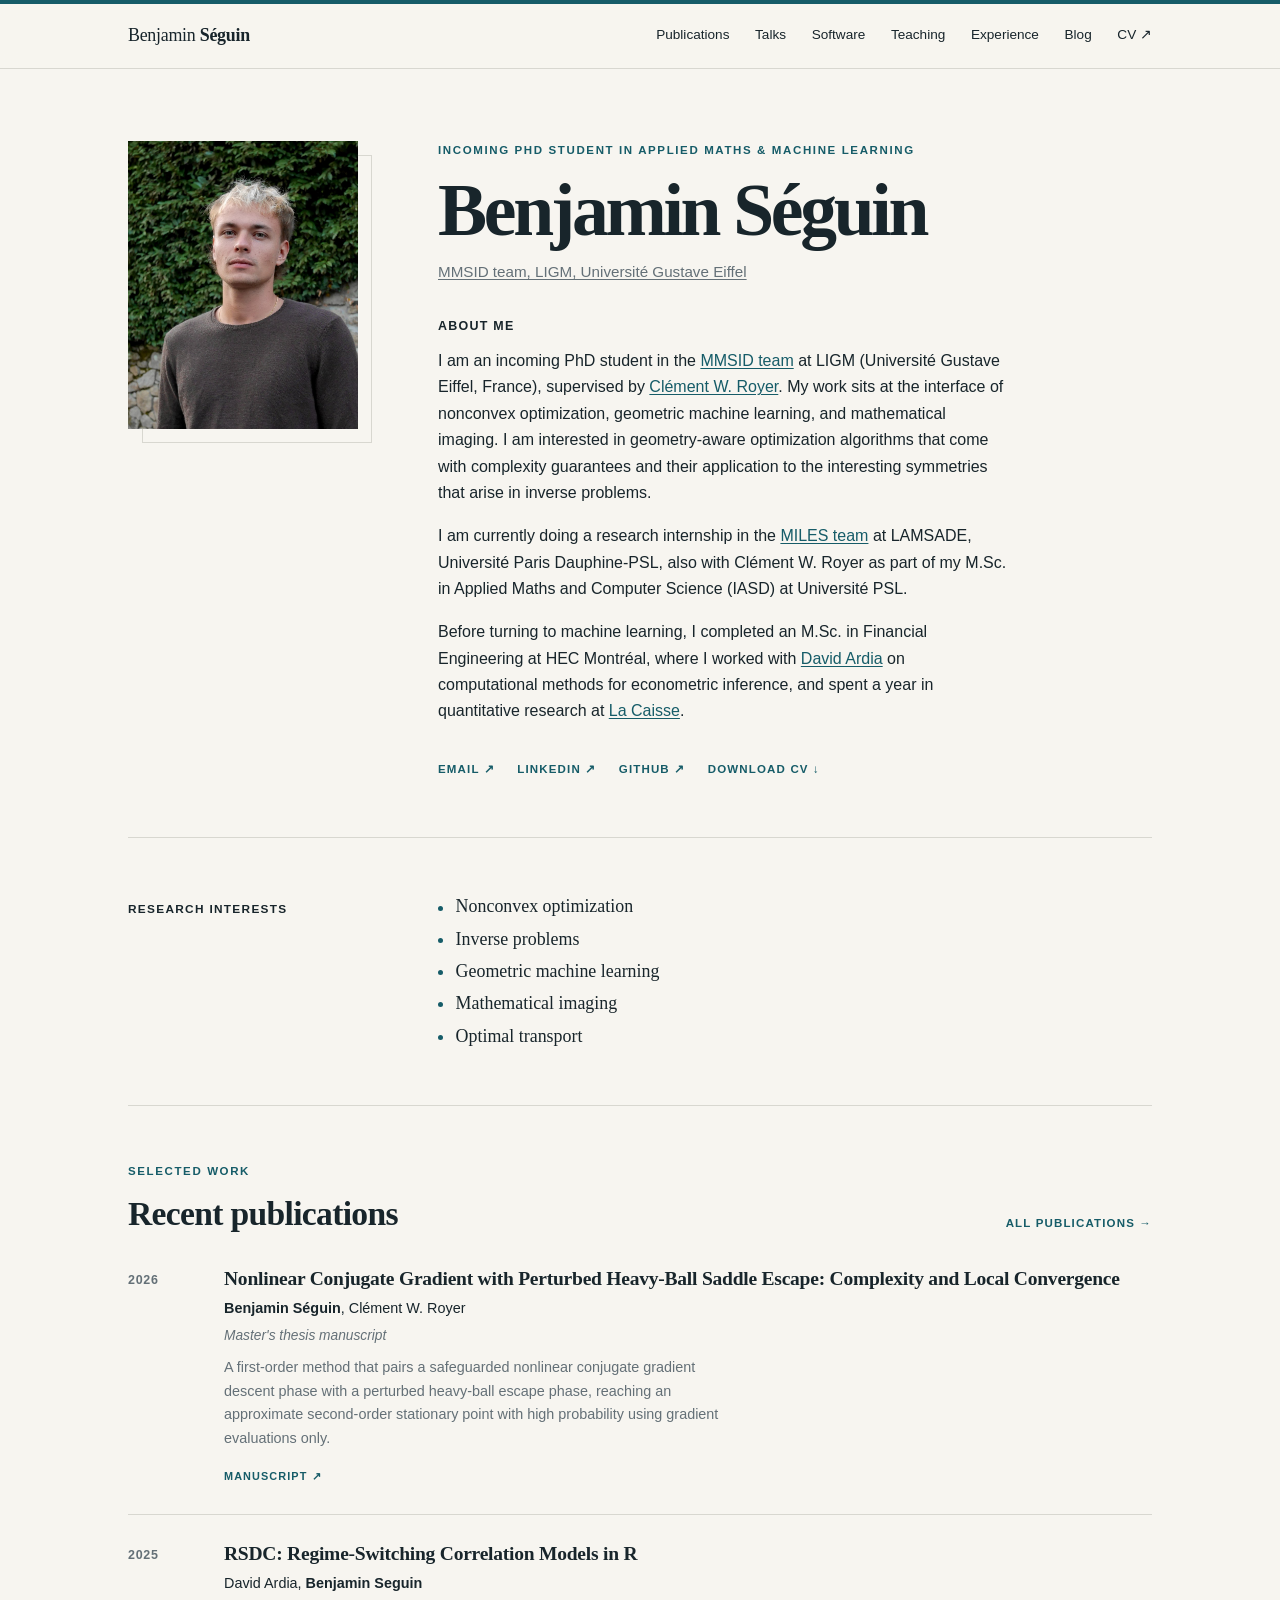
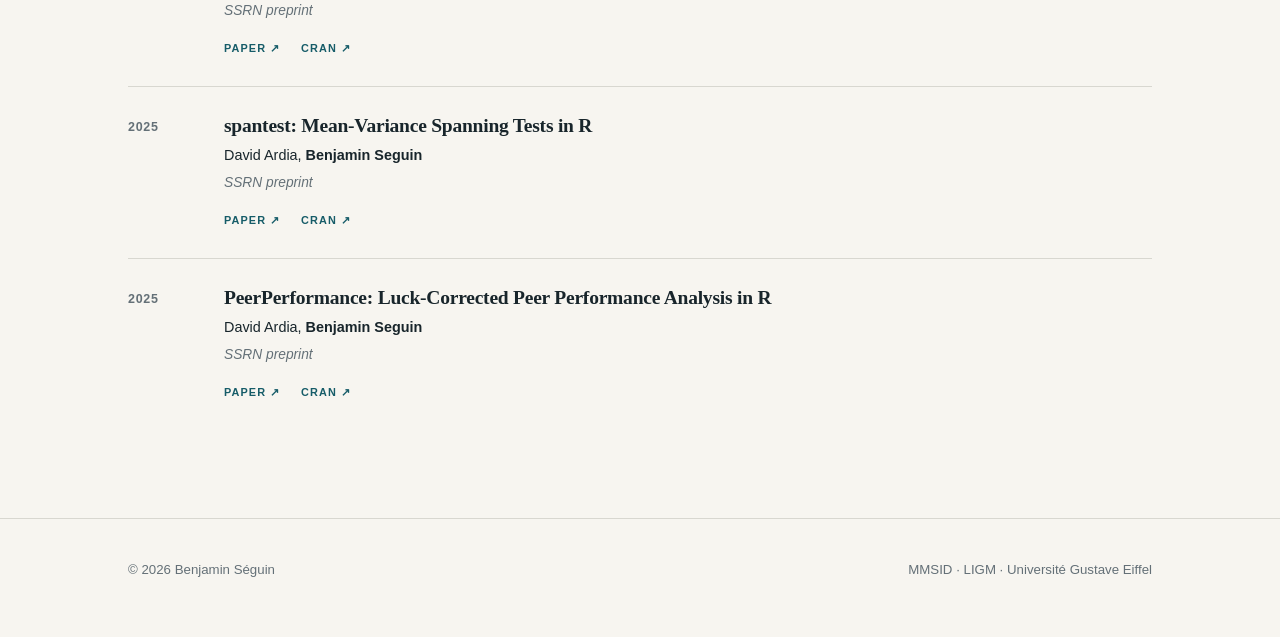
==== index.html @ c070b913 "Add Talks and Blog sections Talks lists the M.Sc. thesis defence (10 Sep 2026) with slides. Blog is " ====
<!DOCTYPE html>
<html lang="en">
<head>
<meta charset="utf-8">
<meta name="viewport" content="width=device-width, initial-scale=1">
<title>Benjamin Séguin</title>
<meta name="description" content="Benjamin Séguin — incoming PhD student in the MMSID team at LIGM, Université Gustave Eiffel. Nonconvex optimization, geometric machine learning, mathematical imaging.">
<link rel="canonical" href="https://benjaminseguin.github.io/">
<meta property="og:title" content="Benjamin Séguin">
<meta property="og:description" content="Incoming PhD student, MMSID team, LIGM, Université Gustave Eiffel. Nonconvex optimization, geometric machine learning, mathematical imaging.">
<meta property="og:type" content="website">
<meta property="og:url" content="https://benjaminseguin.github.io/">
<link rel="stylesheet" href="css/style.css?v=1e8ed576">
</head>
<body>
<a class="skip" href="#main">Skip to content</a>

<header class="site-header">
  <div class="shell header-inner">
    <a class="wordmark" href="./" aria-label="Benjamin Séguin, home"><span>Benjamin</span> Séguin</a>
    <nav class="site-nav" aria-label="Primary navigation">
      <a href="publications.html">Publications</a>
      <a href="talks.html">Talks</a>
      <a href="software.html">Software</a>
      <a href="teaching.html">Teaching</a>
      <a href="experience.html">Experience</a>
      <a href="blog.html">Blog</a>
      <a href="files/cv.pdf">CV <span aria-hidden="true">&#8599;</span></a>
    </nav>
  </div>
</header>

<main id="main">
<div class="shell">

  <!-- ============ hero ============ -->
  <section class="rail intro" aria-labelledby="intro-name">
    <div class="portrait-wrap">
      <img class="portrait" src="assets/benjamin-portrait.jpg" alt="Portrait of Benjamin Séguin" width="480" height="600">
    </div>
    <div>
      <p class="eyebrow">Incoming PhD student in applied maths &amp; machine learning</p>
      <h1 id="intro-name">Benjamin Séguin</h1>
      <p class="position"><a href="https://ligm.univ-eiffel.fr/equipe/mmsid/">MMSID team, LIGM, Université Gustave Eiffel</a></p>

      <div class="bio prose">
        <h2>About me</h2>
        <p>I am an incoming PhD student in the <a href="https://ligm.univ-eiffel.fr/equipe/mmsid/">MMSID team</a> at LIGM (Université Gustave Eiffel, France), supervised by <a href="https://www.lamsade.dauphine.fr/%7Ecroyer/">Clément W. Royer</a>. My work sits at the interface of nonconvex optimization, geometric machine learning, and mathematical imaging. I am interested in geometry-aware optimization algorithms that come with complexity guarantees and their application to the interesting symmetries that arise in inverse problems.</p>
        <p>I am currently doing a research internship in the <a href="https://www.lamsade.dauphine.fr/wp/miles/">MILES team</a> at LAMSADE, Université Paris Dauphine-PSL, also with Clément W. Royer as part of my M.Sc. in Applied Maths and Computer Science (IASD) at Université PSL.</p>
        <p>Before turning to machine learning, I completed an M.Sc. in Financial Engineering at HEC Montréal, where I worked with <a href="https://davidardia.com/">David Ardia</a> on computational methods for econometric inference, and spent a year in quantitative research at <a href="https://www.lacaisse.com/fr">La Caisse</a>.</p>
      </div>

      <ul class="profile-links" aria-label="Profile links">
        <li><a href="mailto:benjamin.seguin@dauphine.eu">Email <span aria-hidden="true">&#8599;</span></a></li>
        <li><a href="https://www.linkedin.com/in/benjamin-séguin/">LinkedIn <span aria-hidden="true">&#8599;</span></a></li>
        <li><a href="https://github.com/BenjaminSeguin">GitHub <span aria-hidden="true">&#8599;</span></a></li>
        <li><a href="files/cv.pdf">Download CV <span aria-hidden="true">&#8595;</span></a></li>
        <!-- Add once the profiles exist:
        <li><a href="https://scholar.google.com/citations?user=XXXX">Google Scholar <span aria-hidden="true">&#8599;</span></a></li>
        -->
      </ul>
    </div>
  </section>

  <!-- ============ research interests ============ -->
  <section class="rail" aria-labelledby="interests-title">
    <h2 class="rail-title" id="interests-title">Research interests</h2>
    <ul class="interests">
      <li>Nonconvex optimization</li>
      <li>Inverse problems</li>
      <li>Geometric machine learning</li>
      <li>Mathematical imaging</li>
      <li>Optimal transport</li>
    </ul>
  </section>

  <!-- ============ selected work ============ -->
  <section class="rail" aria-labelledby="pubs-title" style="display:block">
    <div class="section-heading">
      <div>
        <p class="eyebrow">Selected work</p>
        <h2 class="section-title" id="pubs-title">Recent publications</h2>
      </div>
      <a class="all-link" href="publications.html">All publications <span aria-hidden="true">&#8594;</span></a>
    </div>

    <ul class="item-list">
      <li class="item">
        <div class="item-year">2026</div>
        <div>
          <h3 class="item-title">Nonlinear Conjugate Gradient with Perturbed Heavy-Ball Saddle Escape: Complexity and Local Convergence</h3>
          <p class="authors"><span class="me">Benjamin Séguin</span>, Clément W. Royer</p>
          <p class="venue">Master's thesis manuscript</p>
          <p class="note">A first-order method that pairs a safeguarded nonlinear conjugate gradient descent phase with a perturbed heavy-ball escape phase, reaching an approximate second-order stationary point with high probability using gradient evaluations only.</p>
          <ul class="resource-links">
            <li><a href="files/Thesis_Benjamin_Seguin.pdf">Manuscript <span aria-hidden="true">&#8599;</span></a></li>
          </ul>
        </div>
      </li>

      <li class="item">
        <div class="item-year">2025</div>
        <div>
          <h3 class="item-title"><a href="https://papers.ssrn.com/sol3/papers.cfm?abstract_id=5422094">RSDC: Regime-Switching Correlation Models in R</a></h3>
          <p class="authors">David Ardia, <span class="me">Benjamin Seguin</span></p>
          <p class="venue">SSRN preprint</p>
          <ul class="resource-links">
            <li><a href="https://papers.ssrn.com/sol3/papers.cfm?abstract_id=5422094">Paper <span aria-hidden="true">&#8599;</span></a></li>
            <li><a href="https://cran.r-project.org/package=RSDC">CRAN <span aria-hidden="true">&#8599;</span></a></li>
          </ul>
        </div>
      </li>

      <li class="item">
        <div class="item-year">2025</div>
        <div>
          <h3 class="item-title"><a href="https://doi.org/10.2139/ssrn.5422034">spantest: Mean-Variance Spanning Tests in R</a></h3>
          <p class="authors">David Ardia, <span class="me">Benjamin Seguin</span></p>
          <p class="venue">SSRN preprint</p>
          <ul class="resource-links">
            <li><a href="https://doi.org/10.2139/ssrn.5422034">Paper <span aria-hidden="true">&#8599;</span></a></li>
            <li><a href="https://cran.r-project.org/package=spantest">CRAN <span aria-hidden="true">&#8599;</span></a></li>
          </ul>
        </div>
      </li>

      <li class="item">
        <div class="item-year">2025</div>
        <div>
          <h3 class="item-title"><a href="https://papers.ssrn.com/sol3/papers.cfm?abstract_id=5418256">PeerPerformance: Luck-Corrected Peer Performance Analysis in R</a></h3>
          <p class="authors">David Ardia, <span class="me">Benjamin Seguin</span></p>
          <p class="venue">SSRN preprint</p>
          <ul class="resource-links">
            <li><a href="https://papers.ssrn.com/sol3/papers.cfm?abstract_id=5418256">Paper <span aria-hidden="true">&#8599;</span></a></li>
            <li><a href="https://cran.r-project.org/package=PeerPerformance">CRAN <span aria-hidden="true">&#8599;</span></a></li>
          </ul>
        </div>
      </li>
    </ul>
  </section>

</div>
</main>

<footer class="site-footer">
  <div class="shell footer-inner">
    <span>&copy; 2026 Benjamin Séguin</span>
    <span>MMSID &middot; LIGM &middot; Université Gustave Eiffel</span>
  </div>
</footer>
</body>
</html>
---- css/style.css ----
/* ==========================================================================
   Benjamin Séguin — academic site
   Design language: warm paper, deep-teal accent, Palatino display + sans text.
   No build step, no dependencies. Edit tokens below to restyle globally.
   ========================================================================== */

:root{
  --paper:#f7f5f0;
  --surface:#fffefa;
  --ink:#18252b;
  --muted:#647077;
  --line:#d8d7d0;
  --accent:#165c68;
  --accent-dark:#0d414a;

  --serif:"Iowan Old Style","Palatino Linotype",Palatino,"Book Antiqua",Georgia,serif;
  --sans:Inter,ui-sans-serif,-apple-system,BlinkMacSystemFont,"Segoe UI",sans-serif;

  --shell:1080px;
  --rail:230px;        /* left label / portrait column */
  --rail-gap:5rem;     /* gap between rail and content */
}

/* ---------- reset ---------- */
*,*::before,*::after{box-sizing:border-box}
html{-webkit-text-size-adjust:100%}
body{
  margin:0;
  background:var(--paper);
  color:var(--ink);
  font-family:var(--sans);
  font-size:1rem;
  line-height:1.65;
  -webkit-font-smoothing:antialiased;
  text-rendering:optimizeLegibility;
}
img{max-width:100%;height:auto;display:block}
ul{margin:0;padding:0}
h1,h2,h3,h4,p{margin:0}
a{color:var(--accent);text-decoration:underline;text-decoration-thickness:1px;text-underline-offset:2px}
a:hover{color:var(--accent-dark)}

.shell{width:100%;max-width:var(--shell);margin:0 auto;padding:0 1.75rem}

/* ---------- skip link ---------- */
.skip{position:absolute;left:-9999px;top:0;background:var(--surface);padding:.6rem 1rem;z-index:99}
.skip:focus{left:1rem;top:1rem}

/* ---------- header ---------- */
.site-header{
  background:color-mix(in srgb, var(--paper) 94%, transparent);
  border-top:4px solid var(--accent);
  border-bottom:1px solid var(--line);
  position:sticky;top:0;z-index:20;
  backdrop-filter:saturate(140%) blur(8px);
}
.header-inner{
  display:flex;align-items:center;justify-content:space-between;
  gap:1.5rem;min-height:64px;flex-wrap:wrap;
}
.wordmark{
  font-family:var(--serif);font-size:1.12rem;font-weight:650;
  letter-spacing:-.015em;color:var(--ink);text-decoration:none;
}
.wordmark span{font-weight:400}
.wordmark:hover{color:var(--accent)}
.site-nav{display:flex;gap:1.6rem;flex-wrap:wrap;align-items:center}
.site-nav a{
  font-size:.85rem;font-weight:500;color:var(--ink);
  text-decoration:none;padding:.25rem 0;
  border-bottom:1px solid transparent;
}
.site-nav a:hover,.site-nav a[aria-current=page]{color:var(--accent);border-bottom-color:var(--accent)}

/* ---------- shared type ---------- */
.eyebrow{
  font-size:.72rem;font-weight:600;text-transform:uppercase;
  letter-spacing:.14em;color:var(--accent);margin:0 0 .9rem;
}
.rail-title{                        /* the small uppercase label in the left rail */
  font-family:var(--sans);font-size:.74rem;font-weight:700;
  text-transform:uppercase;letter-spacing:.11em;color:var(--ink);
  margin:.35rem 0 0;
}
.section-title{
  font-family:var(--serif);font-size:clamp(1.65rem,3vw,2.1rem);
  font-weight:650;letter-spacing:-.02em;line-height:1.15;
}
.prose h2{
  font-family:var(--sans);font-size:.78rem;font-weight:700;
  text-transform:uppercase;letter-spacing:.1em;color:var(--ink);
  margin:0 0 .7rem;
}
.prose p{margin:0 0 1.05rem;max-width:64ch}
.prose p:last-child{margin-bottom:0}

/* ---------- rail layout (label left, content right) ---------- */
.rail{
  display:grid;grid-template-columns:var(--rail) minmax(0,1fr);
  gap:var(--rail-gap);
  padding:3.5rem 0;
  border-bottom:1px solid var(--line);
}
.rail:last-of-type{border-bottom:0}

/* ---------- hero ---------- */
.intro{padding-top:4.5rem;align-items:start}
.portrait-wrap{position:relative}
.portrait-wrap::after{
  content:"";position:absolute;inset:14px -14px -14px 14px;
  border:1px solid var(--line);z-index:0;
}
.portrait{position:relative;z-index:1;width:100%;background:var(--surface)}
h1{
  font-family:var(--serif);
  font-size:clamp(2.5rem,7vw,4.6rem);
  font-weight:650;letter-spacing:-.045em;line-height:1;
  margin:0 0 .7rem;
}
.position{color:var(--muted);font-size:.95rem;margin:0 0 2rem}
.position a{color:var(--muted)}
.position a:hover{color:var(--accent)}
.bio{margin-bottom:1.9rem}

.profile-links{display:flex;flex-wrap:wrap;gap:.55rem 1.4rem;list-style:none}
.profile-links a{
  font-size:.72rem;font-weight:600;text-transform:uppercase;
  letter-spacing:.1em;text-decoration:none;color:var(--accent);
  border-bottom:1px solid transparent;
}
.profile-links a:hover{border-bottom-color:var(--accent)}

/* ---------- research interests strip ---------- */
.interests{display:flex;flex-direction:column;gap:.45rem;list-style:none}
.interests li{
  font-family:var(--serif);font-size:1.12rem;line-height:1.4;
  padding-left:1.1rem;position:relative;
}
.interests li::before{
  content:"";position:absolute;left:0;top:.62em;
  width:5px;height:5px;background:var(--accent);border-radius:50%;
}

/* ---------- section heading with "all →" link ---------- */
.section-heading{
  display:flex;align-items:flex-end;justify-content:space-between;
  gap:2rem;flex-wrap:wrap;margin-bottom:2rem;
}
.all-link{
  font-size:.72rem;font-weight:600;text-transform:uppercase;
  letter-spacing:.1em;text-decoration:none;white-space:nowrap;
  border-bottom:1px solid transparent;
}
.all-link:hover{border-bottom-color:var(--accent)}

/* ---------- item lists (publications / software) ---------- */
.item-list{list-style:none}
.item{
  display:grid;grid-template-columns:72px minmax(0,1fr);gap:1.5rem;
  padding:1.6rem 0;border-top:1px solid var(--line);
}
.item:first-child{border-top:0;padding-top:0}
.item-year{
  font-family:var(--sans);font-size:.78rem;font-weight:600;
  letter-spacing:.06em;color:var(--muted);padding-top:.25rem;
}
.item-title{
  font-family:var(--serif);font-size:1.22rem;font-weight:650;
  line-height:1.3;letter-spacing:-.012em;margin:0 0 .4rem;
}
.item-title a{color:var(--ink);text-decoration:none}
.item-title a:hover{color:var(--accent)}
.authors{font-size:.9rem;color:var(--ink);margin:0 0 .25rem}
.authors .me{font-weight:600}
.venue{font-size:.86rem;color:var(--muted);font-style:italic;margin:0 0 .25rem}
.note{font-size:.9rem;color:var(--muted);margin:.5rem 0 0;max-width:62ch}

.resource-links{display:flex;flex-wrap:wrap;gap:.4rem 1.3rem;margin-top:.7rem;list-style:none}
.resource-links a,.resource-links button{
  font-size:.68rem;font-weight:600;text-transform:uppercase;
  letter-spacing:.1em;text-decoration:none;color:var(--accent);
  background:none;border:0;border-bottom:1px solid transparent;
  padding:0;cursor:pointer;font-family:var(--sans);
}
.resource-links a:hover,.resource-links button:hover{border-bottom-color:var(--accent)}

/* bibtex disclosure */
.bibtex{margin-top:.8rem}
.bibtex pre{
  background:var(--surface);border:1px solid var(--line);
  padding:1rem;overflow-x:auto;font-size:.78rem;line-height:1.55;margin:0;
  font-family:ui-monospace,SFMono-Regular,Menlo,Consolas,monospace;
}

/* ---------- year grouping on full list pages ---------- */
.year-group{border-top:1px solid var(--line);padding-top:2.5rem;margin-top:2.5rem}
.year-group:first-of-type{border-top:0;padding-top:0;margin-top:0}
.year-label{
  font-family:var(--sans);font-size:.74rem;font-weight:700;
  text-transform:uppercase;letter-spacing:.11em;color:var(--muted);
  margin:0 0 1.4rem;
}

/* ---------- page header (subpages) ---------- */
.page-head{padding:4rem 0 2.5rem;border-bottom:1px solid var(--line)}
.page-head h1{font-size:clamp(2.1rem,5vw,3.2rem);margin-bottom:.6rem}
.page-head .lede{color:var(--muted);font-size:1.05rem;max-width:62ch;margin:0}

/* ---------- long-form research prose ---------- */
.longform{padding:3rem 0}
/* Scoped to DIRECT children so they never override the item-list styles
   (.item-title, .year-label, .note) used on the publications/software pages. */
.longform > h2{
  font-family:var(--serif);font-size:1.5rem;font-weight:650;
  letter-spacing:-.015em;margin:2.8rem 0 .9rem;text-transform:none;
}
.longform > h2:first-child{margin-top:0}
.longform > h3{
  font-family:var(--sans);font-size:.78rem;font-weight:700;
  text-transform:uppercase;letter-spacing:.1em;margin:2rem 0 .6rem;
}
.longform > p{margin:0 0 1.15rem;max-width:68ch}
.longform > ul{margin:0 0 1.15rem 1.1rem;max-width:68ch}
.longform > ul > li{margin-bottom:.4rem}
.pullquote{
  border-left:2px solid var(--accent);padding:.2rem 0 .2rem 1.3rem;
  margin:1.8rem 0;font-family:var(--serif);font-size:1.12rem;
  color:var(--ink);max-width:60ch;
}

/* ---------- footer ---------- */
.site-footer{
  border-top:1px solid var(--line);margin-top:2rem;
  padding:2.5rem 0 3.5rem;font-size:.83rem;color:var(--muted);
}
.footer-inner{display:flex;justify-content:space-between;gap:1.5rem;flex-wrap:wrap}
.site-footer a{color:var(--muted)}
.site-footer a:hover{color:var(--accent)}

/* ---------- responsive ---------- */
@media (max-width:860px){
  .rail{grid-template-columns:1fr;gap:1.25rem;padding:2.5rem 0}
  .intro{padding-top:2.5rem}
  .portrait-wrap{max-width:200px}
  .portrait-wrap::after{inset:10px -10px -10px 10px}
  .rail-title{margin-bottom:.25rem}
  .item{grid-template-columns:1fr;gap:.4rem}
  .item-year{padding-top:0}
}
@media (max-width:520px){
  .header-inner{min-height:0;padding:.8rem 0}
  .site-nav{gap:1.1rem}
}

/* ---------- focus visibility ---------- */
:focus-visible{outline:2px solid var(--accent);outline-offset:3px}

/* ---------- optional dark mode (delete this block for light-only) ---------- */
@media (prefers-color-scheme:dark){
  :root{
    --paper:#131a1d;
    --surface:#1a2327;
    --ink:#e8e6df;
    --muted:#98a4aa;
    --line:#2c383d;
    --accent:#6fb6c1;
    --accent-dark:#96d0d9;
  }
}

/* ---------- math (KaTeX) ---------- */
/* Long display equations must scroll inside their own box, never widen the page. */
.katex-display{
  overflow-x:auto;
  overflow-y:hidden;
  padding:.55rem 0;
  margin:1.4rem 0;
}
.katex{font-size:1.02em}
.longform p:has(> .katex-display){margin-bottom:1.15rem}

/* ---------- CV timeline (experience / teaching) ---------- */
.timeline{list-style:none}
.timeline .item{grid-template-columns:100px minmax(0,1fr)}
.item-org{font-size:.9rem;color:var(--muted);margin:0 0 .35rem}
.item-org strong{color:var(--ink);font-weight:600}
.cv-download{
  margin:3rem 0 0;padding-top:2rem;border-top:1px solid var(--line);
}
.cv-download a{
  font-size:.72rem;font-weight:600;text-transform:uppercase;letter-spacing:.1em;
  text-decoration:none;border-bottom:1px solid transparent;
}
.cv-download a:hover{border-bottom-color:var(--accent)}
.empty-note{
  font-size:.92rem;color:var(--muted);max-width:60ch;
  border-left:2px solid var(--line);padding-left:1.1rem;
}
@media (max-width:860px){
  .timeline .item{grid-template-columns:1fr}
}

/* ---------- course table (teaching) ---------- */
.table-wrap{overflow-x:auto;-webkit-overflow-scrolling:touch;margin:0 0 1rem}
.course-table{
  width:100%;min-width:660px;border-collapse:collapse;font-size:.92rem;
}
.course-table th{
  font-size:.68rem;font-weight:700;text-transform:uppercase;letter-spacing:.11em;
  color:var(--muted);text-align:left;white-space:nowrap;
  padding:0 1.5rem .8rem 0;
  border-bottom:2px solid var(--ink);      /* strong rule under the header */
}
.course-table td{
  padding:1.3rem 1.5rem;
  padding-left:0;
  border-bottom:1px solid var(--line);vertical-align:top;
}
.course-table th:last-child,.course-table td:last-child{padding-right:0}
.course-table tbody tr:last-child td{border-bottom:0}
.course-table tbody tr:hover td{background:color-mix(in srgb,var(--accent) 5%,transparent)}
.course-table .c-course{
  font-family:var(--serif);font-size:1.08rem;font-weight:650;letter-spacing:-.01em;
  color:var(--ink);
}
.course-table .c-muted{color:var(--muted)}
.course-table .c-year{white-space:nowrap;color:var(--muted);font-variant-numeric:tabular-nums}
.visually-hidden{
  position:absolute;width:1px;height:1px;margin:-1px;padding:0;
  overflow:hidden;clip:rect(0 0 0 0);white-space:nowrap;border:0;
}

/* With seven nav items the header wraps to ~3 lines on a phone. A sticky
   header that tall eats a quarter of the viewport, so let it scroll away. */
@media (max-width:640px){
  .site-header{position:static}
  .site-nav{gap:.6rem 1rem}
  .site-nav a{font-size:.8rem}
}
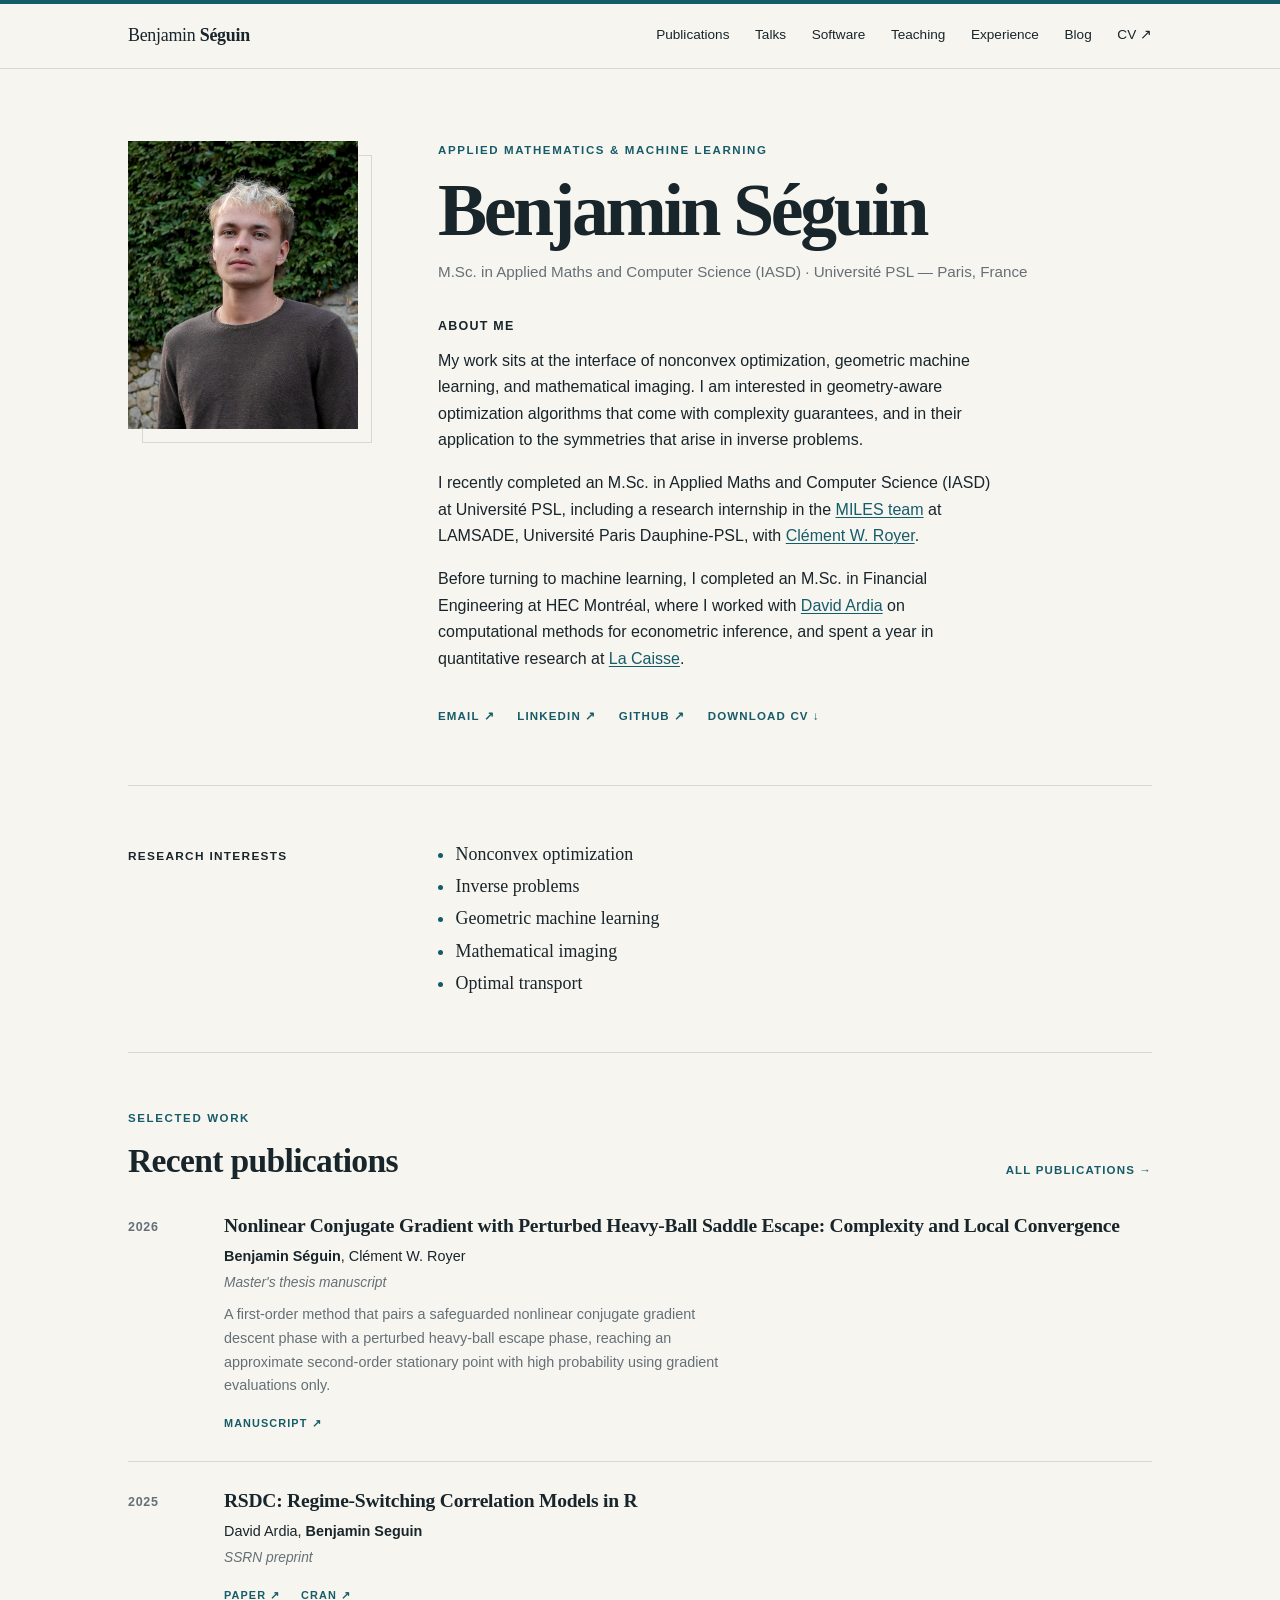
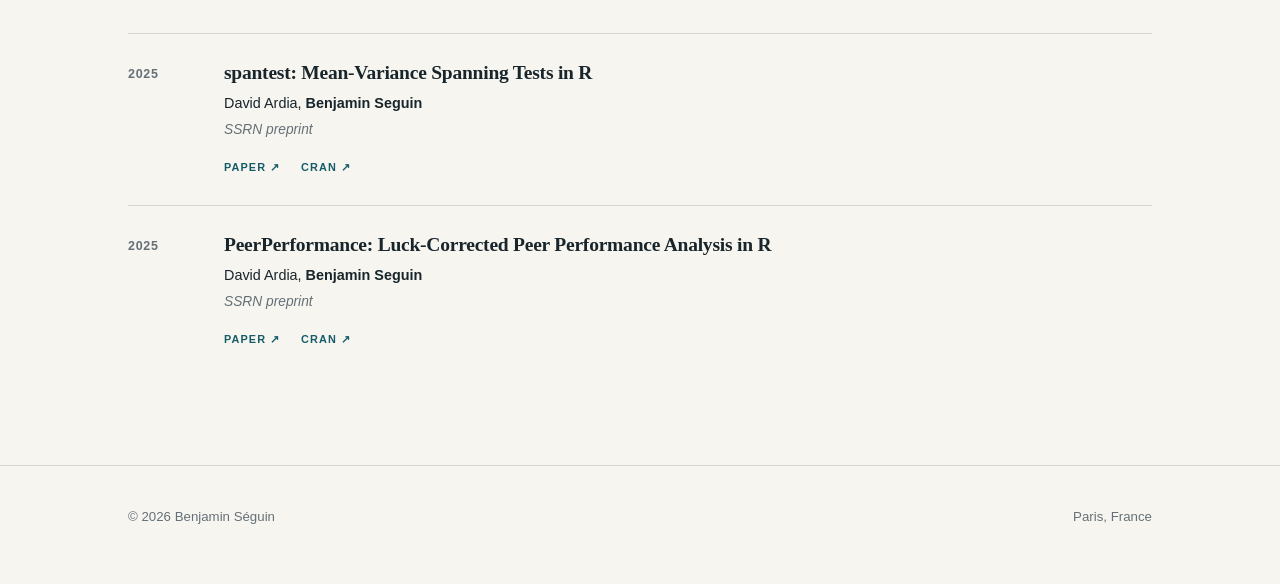
==== commit 39f26ca0: "Remove the LIGM / MMSID affiliation The PhD at Université Gustave Eiffel is no longer certain, so dr" ====
--- a/index.html
+++ b/index.html
@@ -4,10 +4,10 @@
 <meta charset="utf-8">
 <meta name="viewport" content="width=device-width, initial-scale=1">
 <title>Benjamin Séguin</title>
-<meta name="description" content="Benjamin Séguin — incoming PhD student in the MMSID team at LIGM, Université Gustave Eiffel. Nonconvex optimization, geometric machine learning, mathematical imaging.">
+<meta name="description" content="Benjamin Séguin — applied mathematics and machine learning. Nonconvex optimization, geometric machine learning, mathematical imaging.">
 <link rel="canonical" href="https://benjaminseguin.github.io/">
 <meta property="og:title" content="Benjamin Séguin">
-<meta property="og:description" content="Incoming PhD student, MMSID team, LIGM, Université Gustave Eiffel. Nonconvex optimization, geometric machine learning, mathematical imaging.">
+<meta property="og:description" content="Applied mathematics and machine learning. Nonconvex optimization, geometric machine learning, mathematical imaging.">
 <meta property="og:type" content="website">
 <meta property="og:url" content="https://benjaminseguin.github.io/">
 <link rel="stylesheet" href="css/style.css?v=1e8ed576">
@@ -39,19 +39,19 @@
       <img class="portrait" src="assets/benjamin-portrait.jpg" alt="Portrait of Benjamin Séguin" width="480" height="600">
     </div>
     <div>
-      <p class="eyebrow">Incoming PhD student in applied maths &amp; machine learning</p>
+      <p class="eyebrow">Applied mathematics &amp; machine learning</p>
       <h1 id="intro-name">Benjamin Séguin</h1>
-      <p class="position"><a href="https://ligm.univ-eiffel.fr/equipe/mmsid/">MMSID team, LIGM, Université Gustave Eiffel</a></p>
+      <p class="position">M.Sc. in Applied Maths and Computer Science (IASD) · Université PSL — Paris, France</p>
 
       <div class="bio prose">
         <h2>About me</h2>
-        <p>I am an incoming PhD student in the <a href="https://ligm.univ-eiffel.fr/equipe/mmsid/">MMSID team</a> at LIGM (Université Gustave Eiffel, France), supervised by <a href="https://www.lamsade.dauphine.fr/%7Ecroyer/">Clément W. Royer</a>. My work sits at the interface of nonconvex optimization, geometric machine learning, and mathematical imaging. I am interested in geometry-aware optimization algorithms that come with complexity guarantees and their application to the interesting symmetries that arise in inverse problems.</p>
-        <p>I am currently doing a research internship in the <a href="https://www.lamsade.dauphine.fr/wp/miles/">MILES team</a> at LAMSADE, Université Paris Dauphine-PSL, also with Clément W. Royer as part of my M.Sc. in Applied Maths and Computer Science (IASD) at Université PSL.</p>
+        <p>My work sits at the interface of nonconvex optimization, geometric machine learning, and mathematical imaging. I am interested in geometry-aware optimization algorithms that come with complexity guarantees, and in their application to the symmetries that arise in inverse problems.</p>
+        <p>I recently completed an M.Sc. in Applied Maths and Computer Science (IASD) at Université PSL, including a research internship in the <a href="https://www.lamsade.dauphine.fr/wp/miles/">MILES team</a> at LAMSADE, Université Paris Dauphine-PSL, with <a href="https://www.lamsade.dauphine.fr/%7Ecroyer/">Clément W. Royer</a>.</p>
         <p>Before turning to machine learning, I completed an M.Sc. in Financial Engineering at HEC Montréal, where I worked with <a href="https://davidardia.com/">David Ardia</a> on computational methods for econometric inference, and spent a year in quantitative research at <a href="https://www.lacaisse.com/fr">La Caisse</a>.</p>
       </div>
 
       <ul class="profile-links" aria-label="Profile links">
-        <li><a href="mailto:benjamin.seguin@dauphine.eu">Email <span aria-hidden="true">&#8599;</span></a></li>
+        <li><a href="mailto:benjamin.seguin@outlook.fr">Email <span aria-hidden="true">&#8599;</span></a></li>
         <li><a href="https://www.linkedin.com/in/benjamin-séguin/">LinkedIn <span aria-hidden="true">&#8599;</span></a></li>
         <li><a href="https://github.com/BenjaminSeguin">GitHub <span aria-hidden="true">&#8599;</span></a></li>
         <li><a href="files/cv.pdf">Download CV <span aria-hidden="true">&#8595;</span></a></li>
@@ -145,7 +145,7 @@
 <footer class="site-footer">
   <div class="shell footer-inner">
     <span>&copy; 2026 Benjamin Séguin</span>
-    <span>MMSID &middot; LIGM &middot; Université Gustave Eiffel</span>
+    <span>Paris, France</span>
   </div>
 </footer>
 </body>
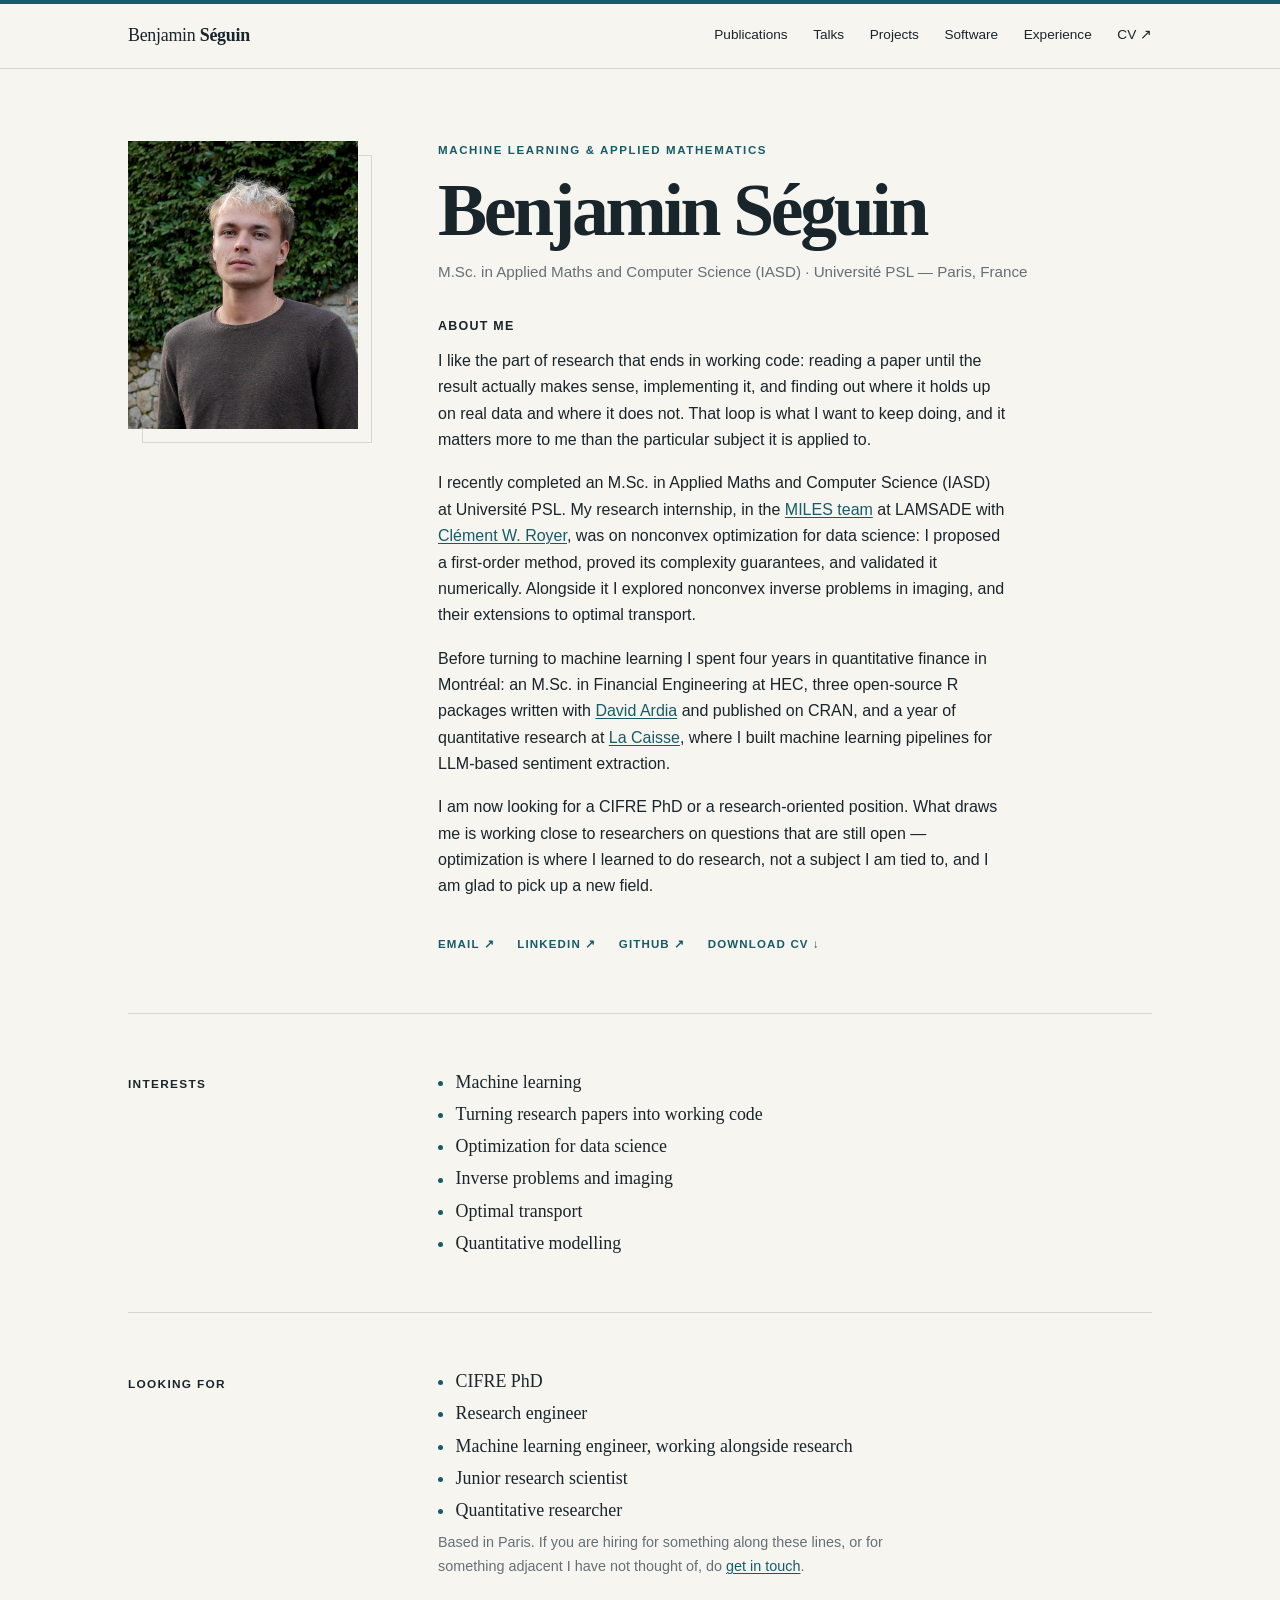
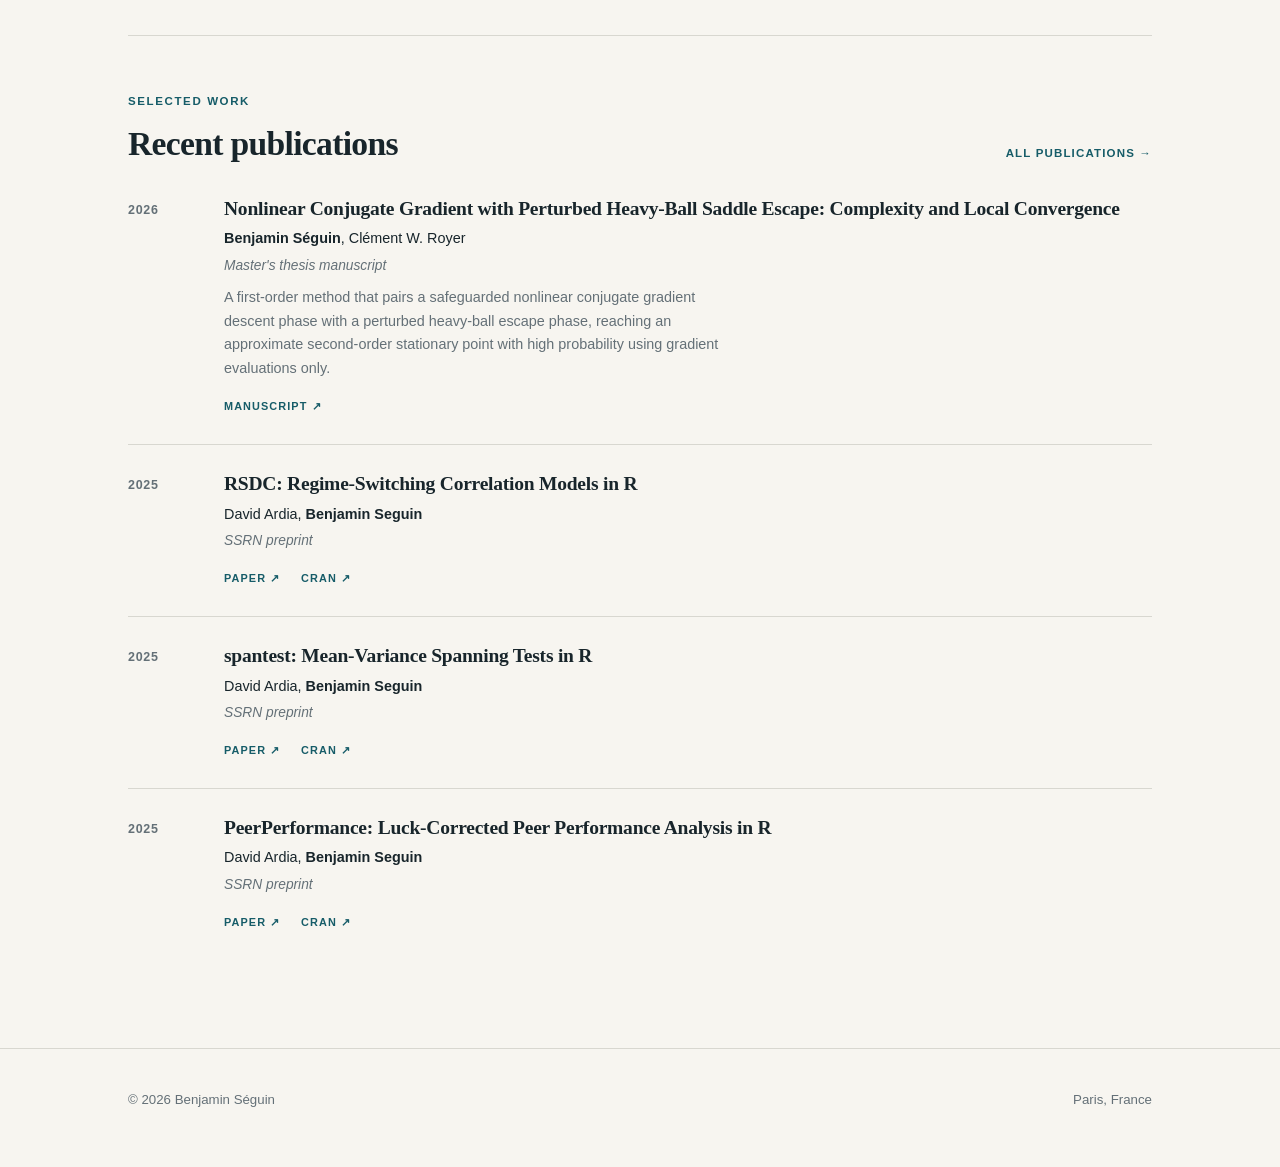
==== commit 819dbfcb: "Reposition the site for the job search The site read as an academic optimization page. Reframe it ar" ====
--- a/index.html
+++ b/index.html
@@ -4,13 +4,13 @@
 <meta charset="utf-8">
 <meta name="viewport" content="width=device-width, initial-scale=1">
 <title>Benjamin Séguin</title>
-<meta name="description" content="Benjamin Séguin — applied mathematics and machine learning. Nonconvex optimization, geometric machine learning, mathematical imaging.">
+<meta name="description" content="Benjamin Séguin — machine learning and applied mathematics. Looking for a CIFRE PhD or a research-oriented role in Paris.">
 <link rel="canonical" href="https://benjaminseguin.github.io/">
 <meta property="og:title" content="Benjamin Séguin">
-<meta property="og:description" content="Applied mathematics and machine learning. Nonconvex optimization, geometric machine learning, mathematical imaging.">
+<meta property="og:description" content="Machine learning and applied mathematics. Looking for a CIFRE PhD or a research-oriented role in Paris.">
 <meta property="og:type" content="website">
 <meta property="og:url" content="https://benjaminseguin.github.io/">
-<link rel="stylesheet" href="css/style.css?v=1e8ed576">
+<link rel="stylesheet" href="css/style.css?v=a9fe0a21">
 </head>
 <body>
 <a class="skip" href="#main">Skip to content</a>
@@ -21,10 +21,9 @@
     <nav class="site-nav" aria-label="Primary navigation">
       <a href="publications.html">Publications</a>
       <a href="talks.html">Talks</a>
+      <a href="projects.html">Projects</a>
       <a href="software.html">Software</a>
-      <a href="teaching.html">Teaching</a>
       <a href="experience.html">Experience</a>
-      <a href="blog.html">Blog</a>
       <a href="files/cv.pdf">CV <span aria-hidden="true">&#8599;</span></a>
     </nav>
   </div>
@@ -39,15 +38,16 @@
       <img class="portrait" src="assets/benjamin-portrait.jpg" alt="Portrait of Benjamin Séguin" width="480" height="600">
     </div>
     <div>
-      <p class="eyebrow">Applied mathematics &amp; machine learning</p>
+      <p class="eyebrow">Machine learning &amp; applied mathematics</p>
       <h1 id="intro-name">Benjamin Séguin</h1>
       <p class="position">M.Sc. in Applied Maths and Computer Science (IASD) · Université PSL — Paris, France</p>
 
       <div class="bio prose">
         <h2>About me</h2>
-        <p>My work sits at the interface of nonconvex optimization, geometric machine learning, and mathematical imaging. I am interested in geometry-aware optimization algorithms that come with complexity guarantees, and in their application to the symmetries that arise in inverse problems.</p>
-        <p>I recently completed an M.Sc. in Applied Maths and Computer Science (IASD) at Université PSL, including a research internship in the <a href="https://www.lamsade.dauphine.fr/wp/miles/">MILES team</a> at LAMSADE, Université Paris Dauphine-PSL, with <a href="https://www.lamsade.dauphine.fr/%7Ecroyer/">Clément W. Royer</a>.</p>
-        <p>Before turning to machine learning, I completed an M.Sc. in Financial Engineering at HEC Montréal, where I worked with <a href="https://davidardia.com/">David Ardia</a> on computational methods for econometric inference, and spent a year in quantitative research at <a href="https://www.lacaisse.com/fr">La Caisse</a>.</p>
+        <p>I like the part of research that ends in working code: reading a paper until the result actually makes sense, implementing it, and finding out where it holds up on real data and where it does not. That loop is what I want to keep doing, and it matters more to me than the particular subject it is applied to.</p>
+        <p>I recently completed an M.Sc. in Applied Maths and Computer Science (IASD) at Université PSL. My research internship, in the <a href="https://www.lamsade.dauphine.fr/wp/miles/">MILES team</a> at LAMSADE with <a href="https://www.lamsade.dauphine.fr/%7Ecroyer/">Clément W. Royer</a>, was on nonconvex optimization for data science: I proposed a first-order method, proved its complexity guarantees, and validated it numerically. Alongside it I explored nonconvex inverse problems in imaging, and their extensions to optimal transport.</p>
+        <p>Before turning to machine learning I spent four years in quantitative finance in Montréal: an M.Sc. in Financial Engineering at HEC, three open-source R packages written with <a href="https://davidardia.com/">David Ardia</a> and published on CRAN, and a year of quantitative research at <a href="https://www.lacaisse.com/fr">La Caisse</a>, where I built machine learning pipelines for LLM-based sentiment extraction.</p>
+        <p>I am now looking for a CIFRE PhD or a research-oriented position. What draws me is working close to researchers on questions that are still open — optimization is where I learned to do research, not a subject I am tied to, and I am glad to pick up a new field.</p>
       </div>
 
       <ul class="profile-links" aria-label="Profile links">
@@ -62,16 +62,32 @@
     </div>
   </section>
 
-  <!-- ============ research interests ============ -->
+  <!-- ============ interests ============ -->
   <section class="rail" aria-labelledby="interests-title">
-    <h2 class="rail-title" id="interests-title">Research interests</h2>
+    <h2 class="rail-title" id="interests-title">Interests</h2>
     <ul class="interests">
-      <li>Nonconvex optimization</li>
-      <li>Inverse problems</li>
-      <li>Geometric machine learning</li>
-      <li>Mathematical imaging</li>
+      <li>Machine learning</li>
+      <li>Turning research papers into working code</li>
+      <li>Optimization for data science</li>
+      <li>Inverse problems and imaging</li>
       <li>Optimal transport</li>
+      <li>Quantitative modelling</li>
     </ul>
+  </section>
+
+  <!-- ============ looking for ============ -->
+  <section class="rail" aria-labelledby="looking-title">
+    <h2 class="rail-title" id="looking-title">Looking for</h2>
+    <div>
+      <ul class="interests">
+        <li>CIFRE PhD</li>
+        <li>Research engineer</li>
+        <li>Machine learning engineer, working alongside research</li>
+        <li>Junior research scientist</li>
+        <li>Quantitative researcher</li>
+      </ul>
+      <p class="note">Based in Paris. If you are hiring for something along these lines, or for something adjacent I have not thought of, do <a href="mailto:benjamin.seguin@outlook.fr">get in touch</a>.</p>
+    </div>
   </section>
 
   <!-- ============ selected work ============ -->
--- a/css/style.css
+++ b/css/style.css
@@ -337,3 +337,11 @@
   .site-nav{gap:.6rem 1rem}
   .site-nav a{font-size:.8rem}
 }
+
+/* ---------- project tags ---------- */
+.tags{display:flex;flex-wrap:wrap;gap:.4rem .5rem;list-style:none;margin:.8rem 0 0}
+.tags li{
+  font-size:.66rem;font-weight:600;letter-spacing:.07em;text-transform:uppercase;
+  color:var(--muted);border:1px solid var(--line);
+  padding:.22rem .55rem;white-space:nowrap;
+}
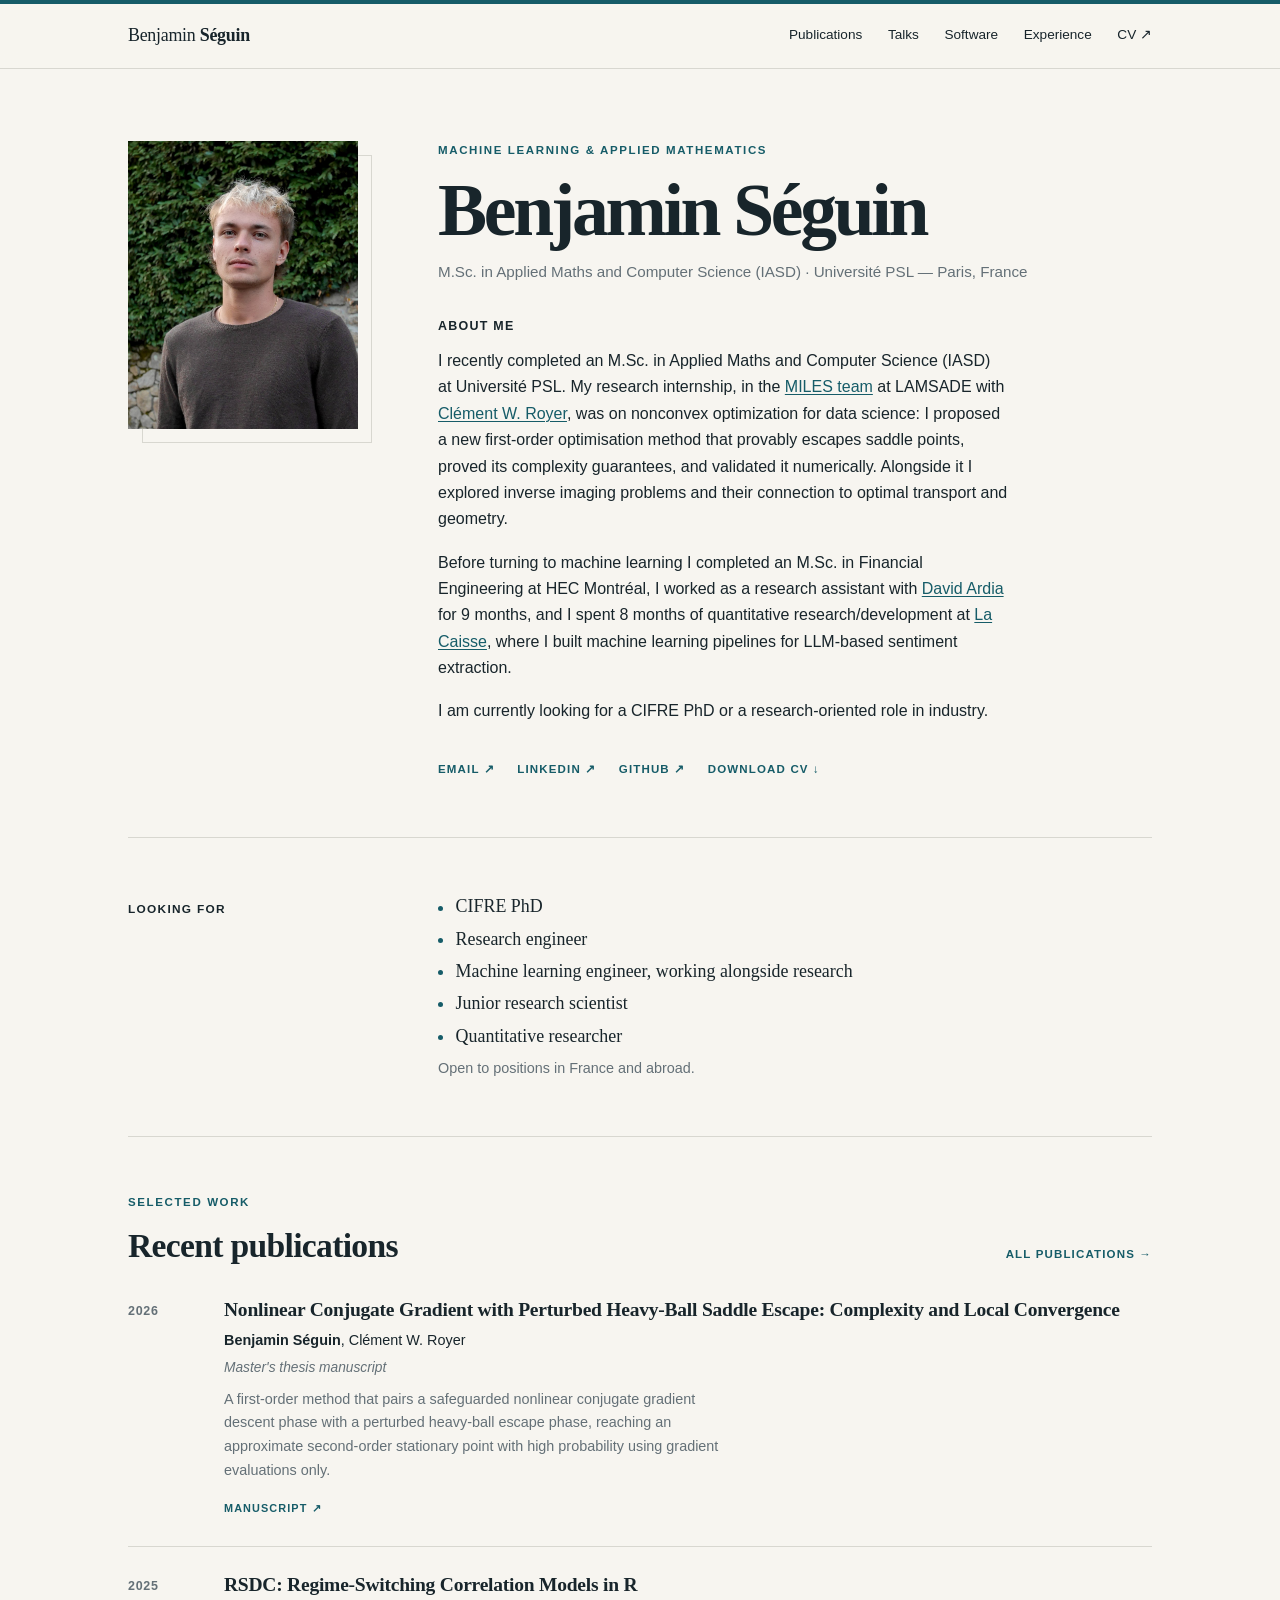
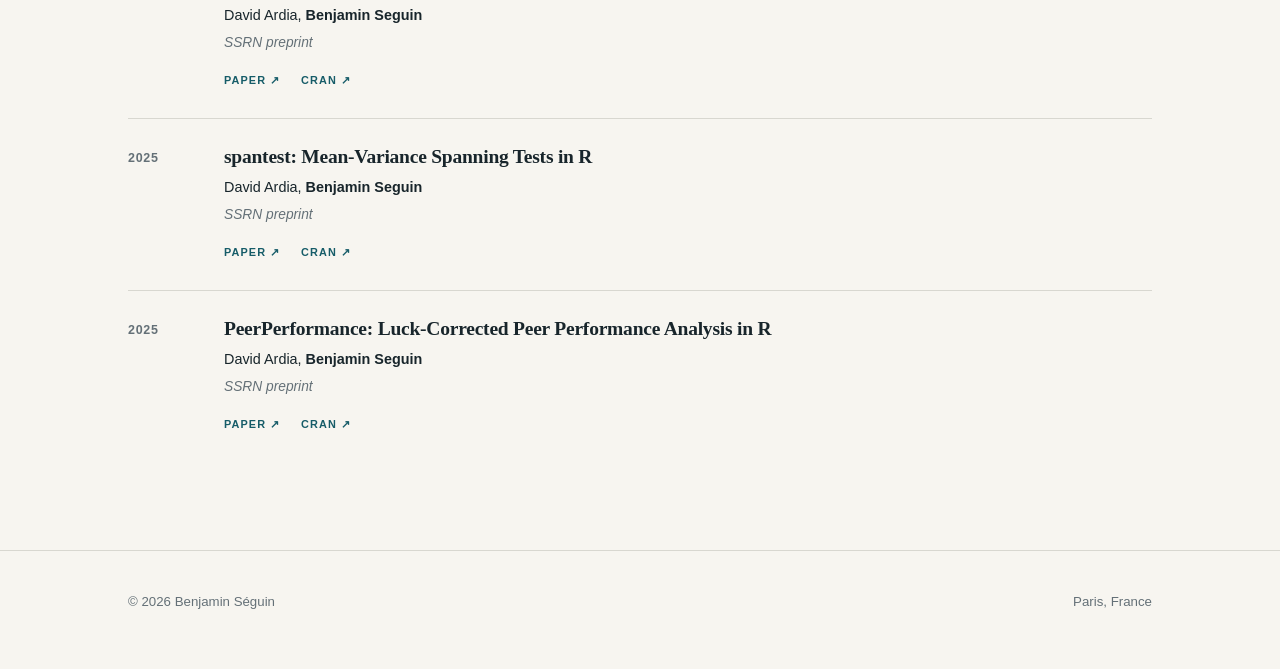
==== commit d6f1e392: "Rewrite bio, drop Interests and Projects Co-Authored-By: Claude Opus 5.5 <noreply@anthropic.com>" ====
--- a/index.html
+++ b/index.html
@@ -4,10 +4,10 @@
 <meta charset="utf-8">
 <meta name="viewport" content="width=device-width, initial-scale=1">
 <title>Benjamin Séguin</title>
-<meta name="description" content="Benjamin Séguin — machine learning and applied mathematics. Looking for a CIFRE PhD or a research-oriented role in Paris.">
+<meta name="description" content="Benjamin Séguin — machine learning and applied mathematics. Looking for a CIFRE PhD or a research-oriented role.">
 <link rel="canonical" href="https://benjaminseguin.github.io/">
 <meta property="og:title" content="Benjamin Séguin">
-<meta property="og:description" content="Machine learning and applied mathematics. Looking for a CIFRE PhD or a research-oriented role in Paris.">
+<meta property="og:description" content="Machine learning and applied mathematics. Looking for a CIFRE PhD or a research-oriented role.">
 <meta property="og:type" content="website">
 <meta property="og:url" content="https://benjaminseguin.github.io/">
 <link rel="stylesheet" href="css/style.css?v=a9fe0a21">
@@ -21,7 +21,6 @@
     <nav class="site-nav" aria-label="Primary navigation">
       <a href="publications.html">Publications</a>
       <a href="talks.html">Talks</a>
-      <a href="projects.html">Projects</a>
       <a href="software.html">Software</a>
       <a href="experience.html">Experience</a>
       <a href="files/cv.pdf">CV <span aria-hidden="true">&#8599;</span></a>
@@ -44,10 +43,9 @@
 
       <div class="bio prose">
         <h2>About me</h2>
-        <p>I like the part of research that ends in working code: reading a paper until the result actually makes sense, implementing it, and finding out where it holds up on real data and where it does not. That loop is what I want to keep doing, and it matters more to me than the particular subject it is applied to.</p>
-        <p>I recently completed an M.Sc. in Applied Maths and Computer Science (IASD) at Université PSL. My research internship, in the <a href="https://www.lamsade.dauphine.fr/wp/miles/">MILES team</a> at LAMSADE with <a href="https://www.lamsade.dauphine.fr/%7Ecroyer/">Clément W. Royer</a>, was on nonconvex optimization for data science: I proposed a first-order method, proved its complexity guarantees, and validated it numerically. Alongside it I explored nonconvex inverse problems in imaging, and their extensions to optimal transport.</p>
-        <p>Before turning to machine learning I spent four years in quantitative finance in Montréal: an M.Sc. in Financial Engineering at HEC, three open-source R packages written with <a href="https://davidardia.com/">David Ardia</a> and published on CRAN, and a year of quantitative research at <a href="https://www.lacaisse.com/fr">La Caisse</a>, where I built machine learning pipelines for LLM-based sentiment extraction.</p>
-        <p>I am now looking for a CIFRE PhD or a research-oriented position. What draws me is working close to researchers on questions that are still open — optimization is where I learned to do research, not a subject I am tied to, and I am glad to pick up a new field.</p>
+        <p>I recently completed an M.Sc. in Applied Maths and Computer Science (IASD) at Université PSL. My research internship, in the <a href="https://www.lamsade.dauphine.fr/wp/miles/">MILES team</a> at LAMSADE with <a href="https://www.lamsade.dauphine.fr/%7Ecroyer/">Clément W. Royer</a>, was on nonconvex optimization for data science: I proposed a new first-order optimisation method that provably escapes saddle points, proved its complexity guarantees, and validated it numerically. Alongside it I explored inverse imaging problems and their connection to optimal transport and geometry.</p>
+        <p>Before turning to machine learning I completed an M.Sc. in Financial Engineering at HEC Montréal, I worked as a research assistant with <a href="https://davidardia.com/">David Ardia</a> for 9 months, and I spent 8 months of quantitative research/development at <a href="https://www.lacaisse.com/fr">La Caisse</a>, where I built machine learning pipelines for LLM-based sentiment extraction.</p>
+        <p>I am currently looking for a CIFRE PhD or a research-oriented role in industry.</p>
       </div>
 
       <ul class="profile-links" aria-label="Profile links">
@@ -62,19 +60,6 @@
     </div>
   </section>
 
-  <!-- ============ interests ============ -->
-  <section class="rail" aria-labelledby="interests-title">
-    <h2 class="rail-title" id="interests-title">Interests</h2>
-    <ul class="interests">
-      <li>Machine learning</li>
-      <li>Turning research papers into working code</li>
-      <li>Optimization for data science</li>
-      <li>Inverse problems and imaging</li>
-      <li>Optimal transport</li>
-      <li>Quantitative modelling</li>
-    </ul>
-  </section>
-
   <!-- ============ looking for ============ -->
   <section class="rail" aria-labelledby="looking-title">
     <h2 class="rail-title" id="looking-title">Looking for</h2>
@@ -86,7 +71,7 @@
         <li>Junior research scientist</li>
         <li>Quantitative researcher</li>
       </ul>
-      <p class="note">Based in Paris. If you are hiring for something along these lines, or for something adjacent I have not thought of, do <a href="mailto:benjamin.seguin@outlook.fr">get in touch</a>.</p>
+      <p class="note">Open to positions in France and abroad.</p>
     </div>
   </section>
 
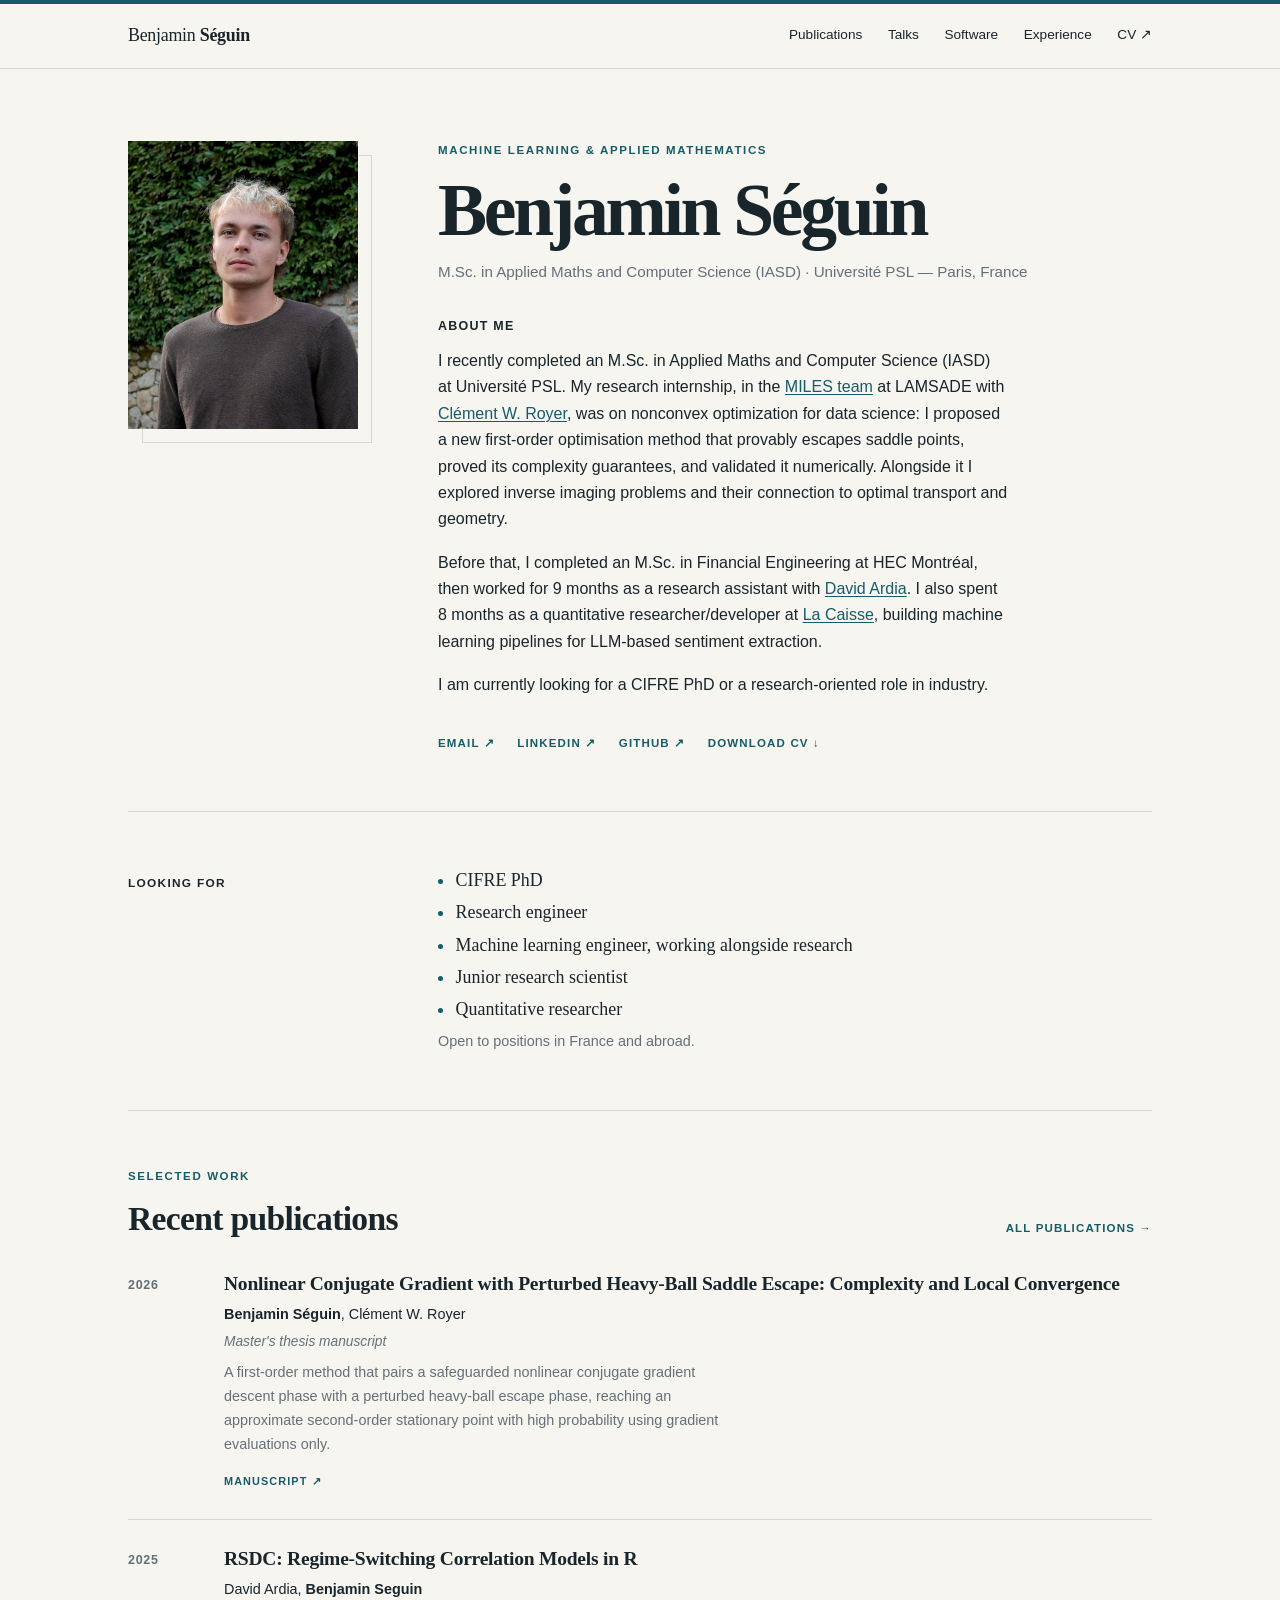
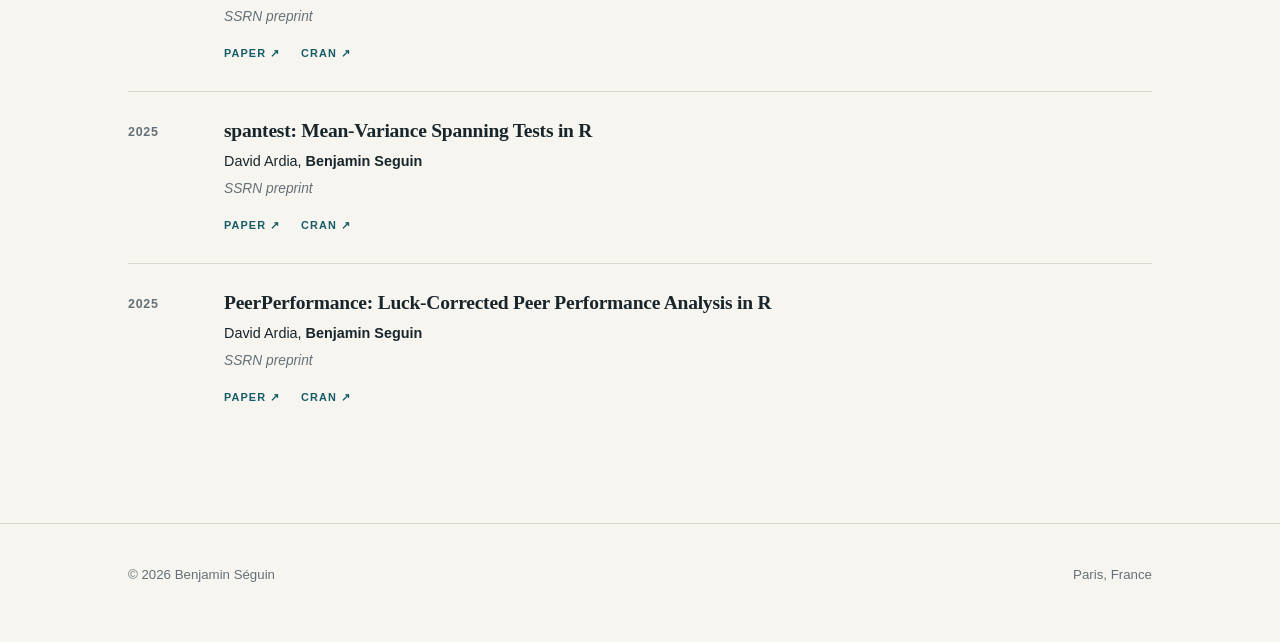
==== commit 7af04a66: "Smooth the HEC paragraph Co-Authored-By: Claude Opus 5.5 <noreply@anthropic.com>" ====
--- a/index.html
+++ b/index.html
@@ -44,7 +44,7 @@
       <div class="bio prose">
         <h2>About me</h2>
         <p>I recently completed an M.Sc. in Applied Maths and Computer Science (IASD) at Université PSL. My research internship, in the <a href="https://www.lamsade.dauphine.fr/wp/miles/">MILES team</a> at LAMSADE with <a href="https://www.lamsade.dauphine.fr/%7Ecroyer/">Clément W. Royer</a>, was on nonconvex optimization for data science: I proposed a new first-order optimisation method that provably escapes saddle points, proved its complexity guarantees, and validated it numerically. Alongside it I explored inverse imaging problems and their connection to optimal transport and geometry.</p>
-        <p>Before turning to machine learning I completed an M.Sc. in Financial Engineering at HEC Montréal, I worked as a research assistant with <a href="https://davidardia.com/">David Ardia</a> for 9 months, and I spent 8 months of quantitative research/development at <a href="https://www.lacaisse.com/fr">La Caisse</a>, where I built machine learning pipelines for LLM-based sentiment extraction.</p>
+        <p>Before that, I completed an M.Sc. in Financial Engineering at HEC Montréal, then worked for 9 months as a research assistant with <a href="https://davidardia.com/">David Ardia</a>. I also spent 8 months as a quantitative researcher/developer at <a href="https://www.lacaisse.com/fr">La Caisse</a>, building machine learning pipelines for LLM-based sentiment extraction.</p>
         <p>I am currently looking for a CIFRE PhD or a research-oriented role in industry.</p>
       </div>
 
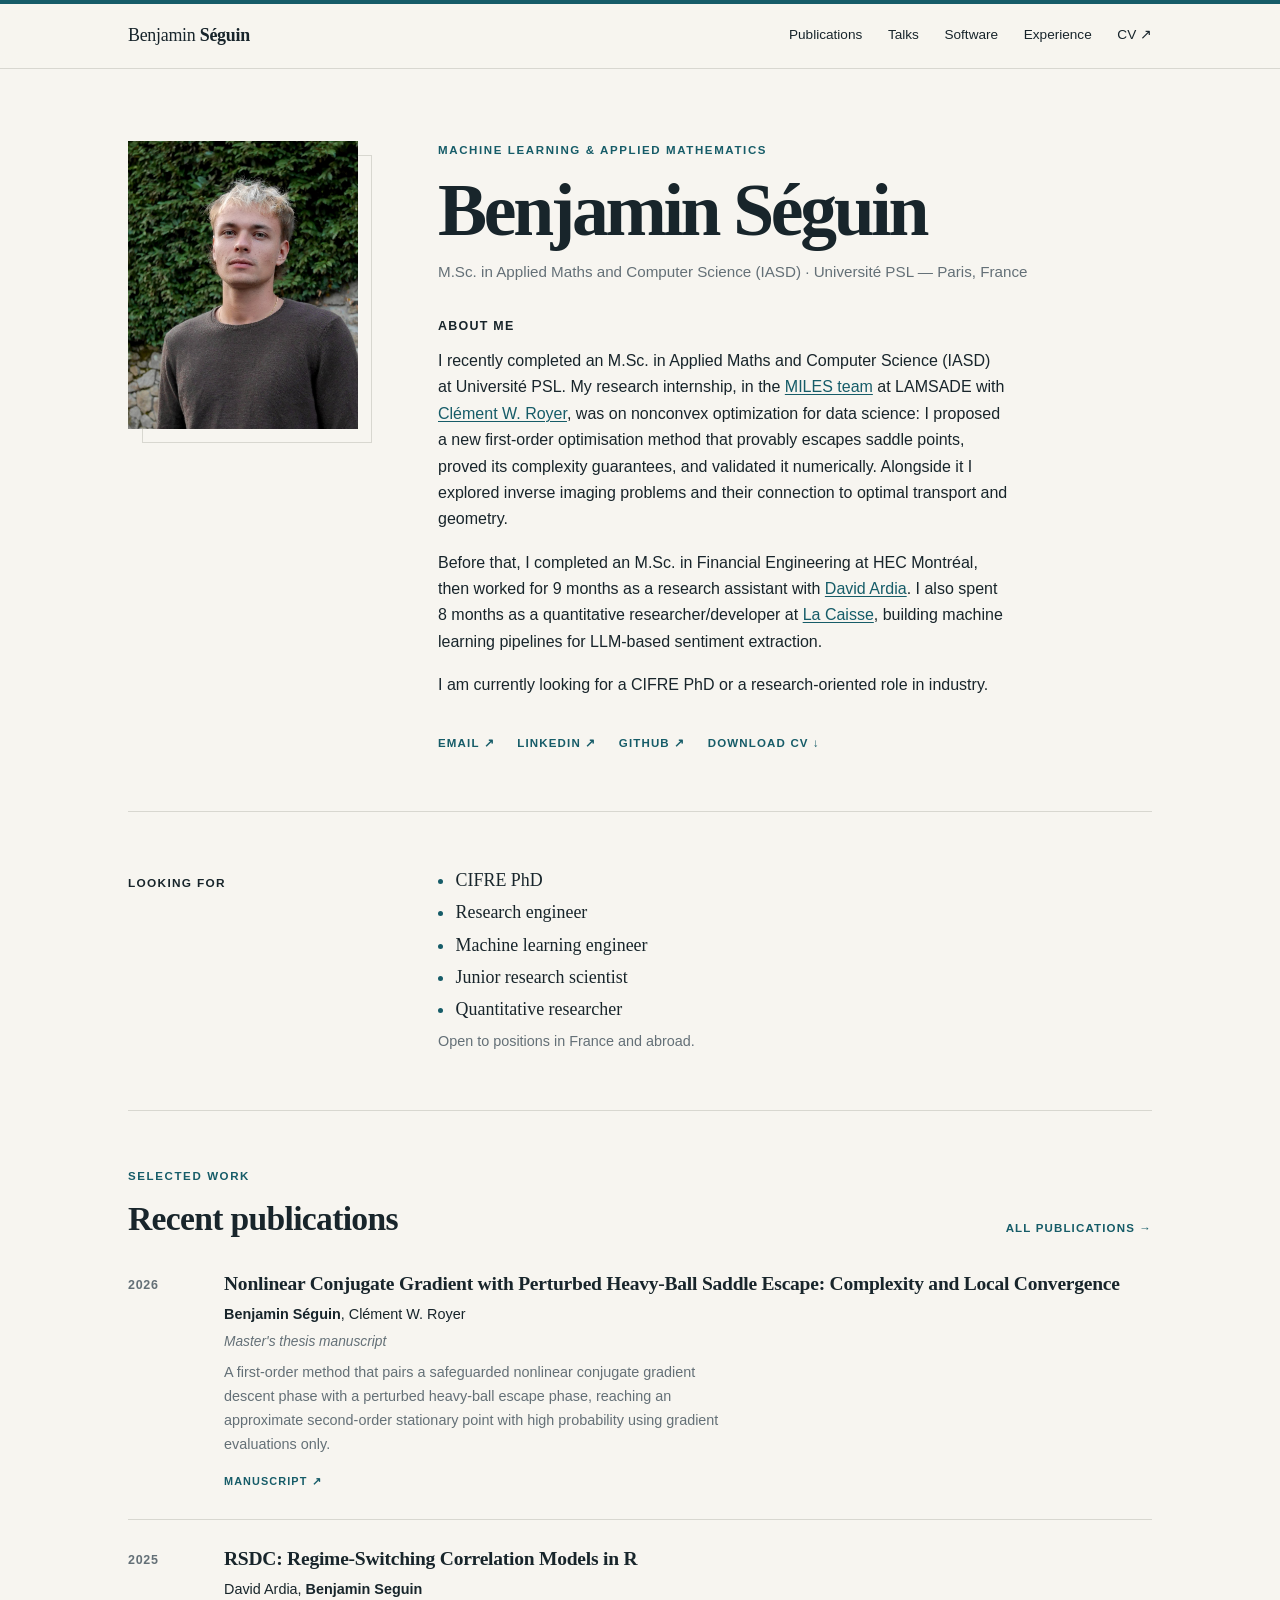
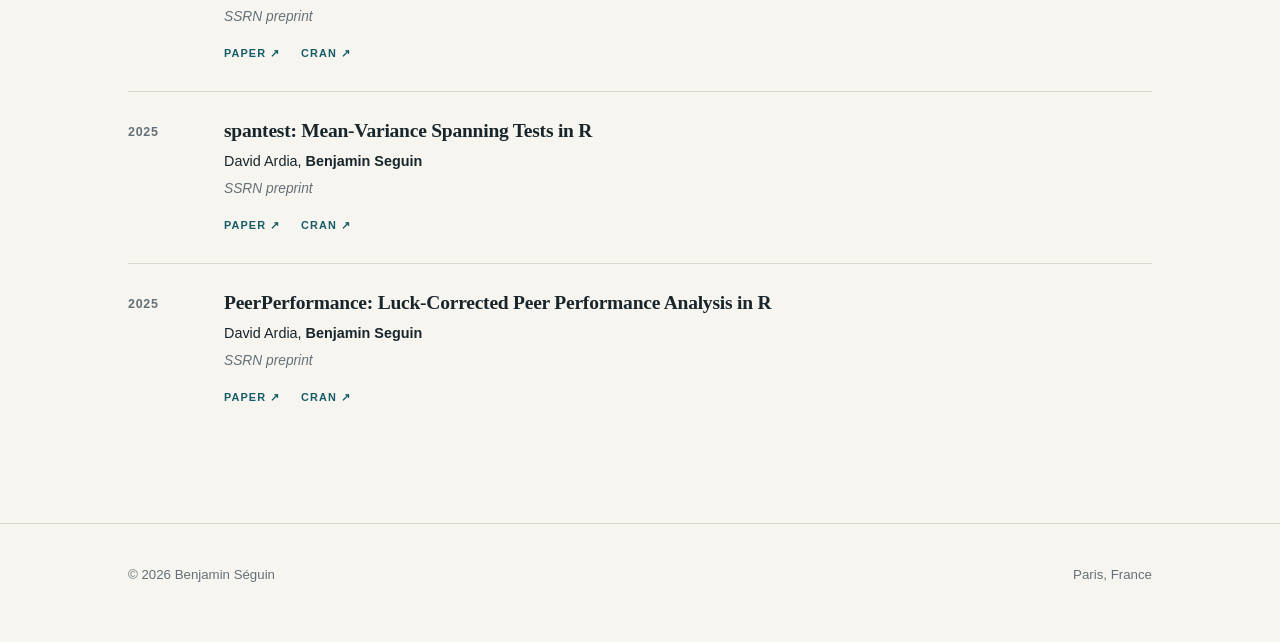
==== commit 8e0cd56f: "Simplify ML engineer line Co-Authored-By: Claude Opus 5.5 <noreply@anthropic.com>" ====
--- a/index.html
+++ b/index.html
@@ -67,7 +67,7 @@
       <ul class="interests">
         <li>CIFRE PhD</li>
         <li>Research engineer</li>
-        <li>Machine learning engineer, working alongside research</li>
+        <li>Machine learning engineer</li>
         <li>Junior research scientist</li>
         <li>Quantitative researcher</li>
       </ul>
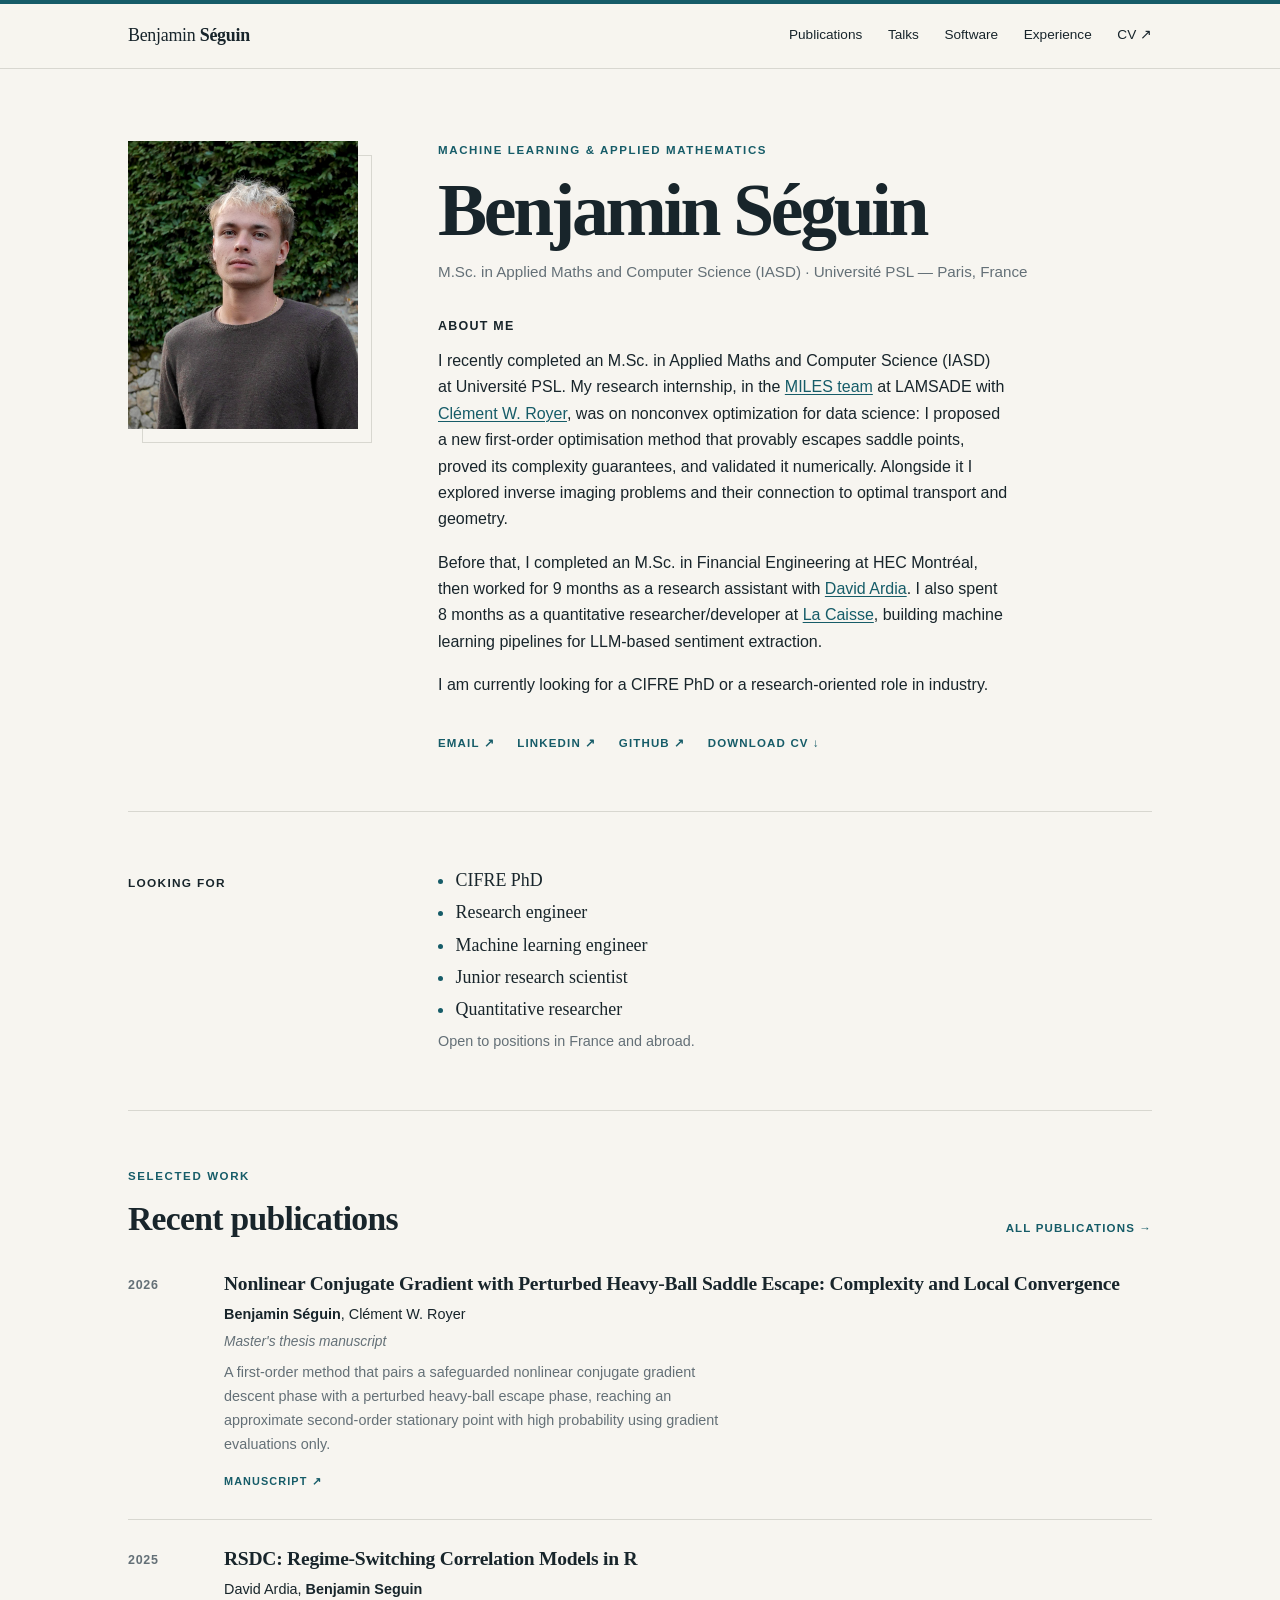
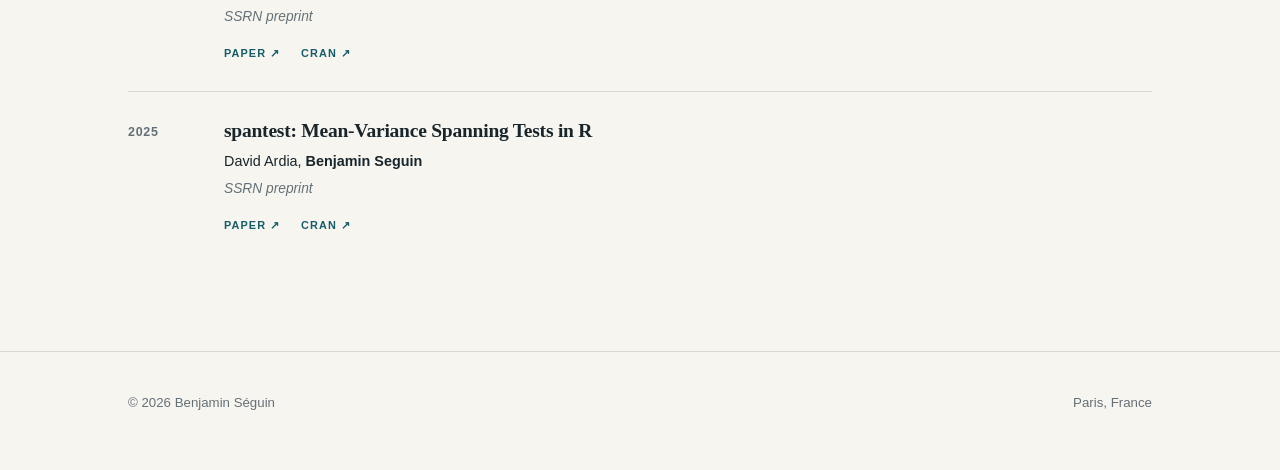
==== commit 3d627009: "Remove PeerPerformance from the site Co-Authored-By: Claude Opus 5.5 <noreply@anthropic.com>" ====
--- a/index.html
+++ b/index.html
@@ -125,18 +125,6 @@
         </div>
       </li>
 
-      <li class="item">
-        <div class="item-year">2025</div>
-        <div>
-          <h3 class="item-title"><a href="https://papers.ssrn.com/sol3/papers.cfm?abstract_id=5418256">PeerPerformance: Luck-Corrected Peer Performance Analysis in R</a></h3>
-          <p class="authors">David Ardia, <span class="me">Benjamin Seguin</span></p>
-          <p class="venue">SSRN preprint</p>
-          <ul class="resource-links">
-            <li><a href="https://papers.ssrn.com/sol3/papers.cfm?abstract_id=5418256">Paper <span aria-hidden="true">&#8599;</span></a></li>
-            <li><a href="https://cran.r-project.org/package=PeerPerformance">CRAN <span aria-hidden="true">&#8599;</span></a></li>
-          </ul>
-        </div>
-      </li>
     </ul>
   </section>
 
